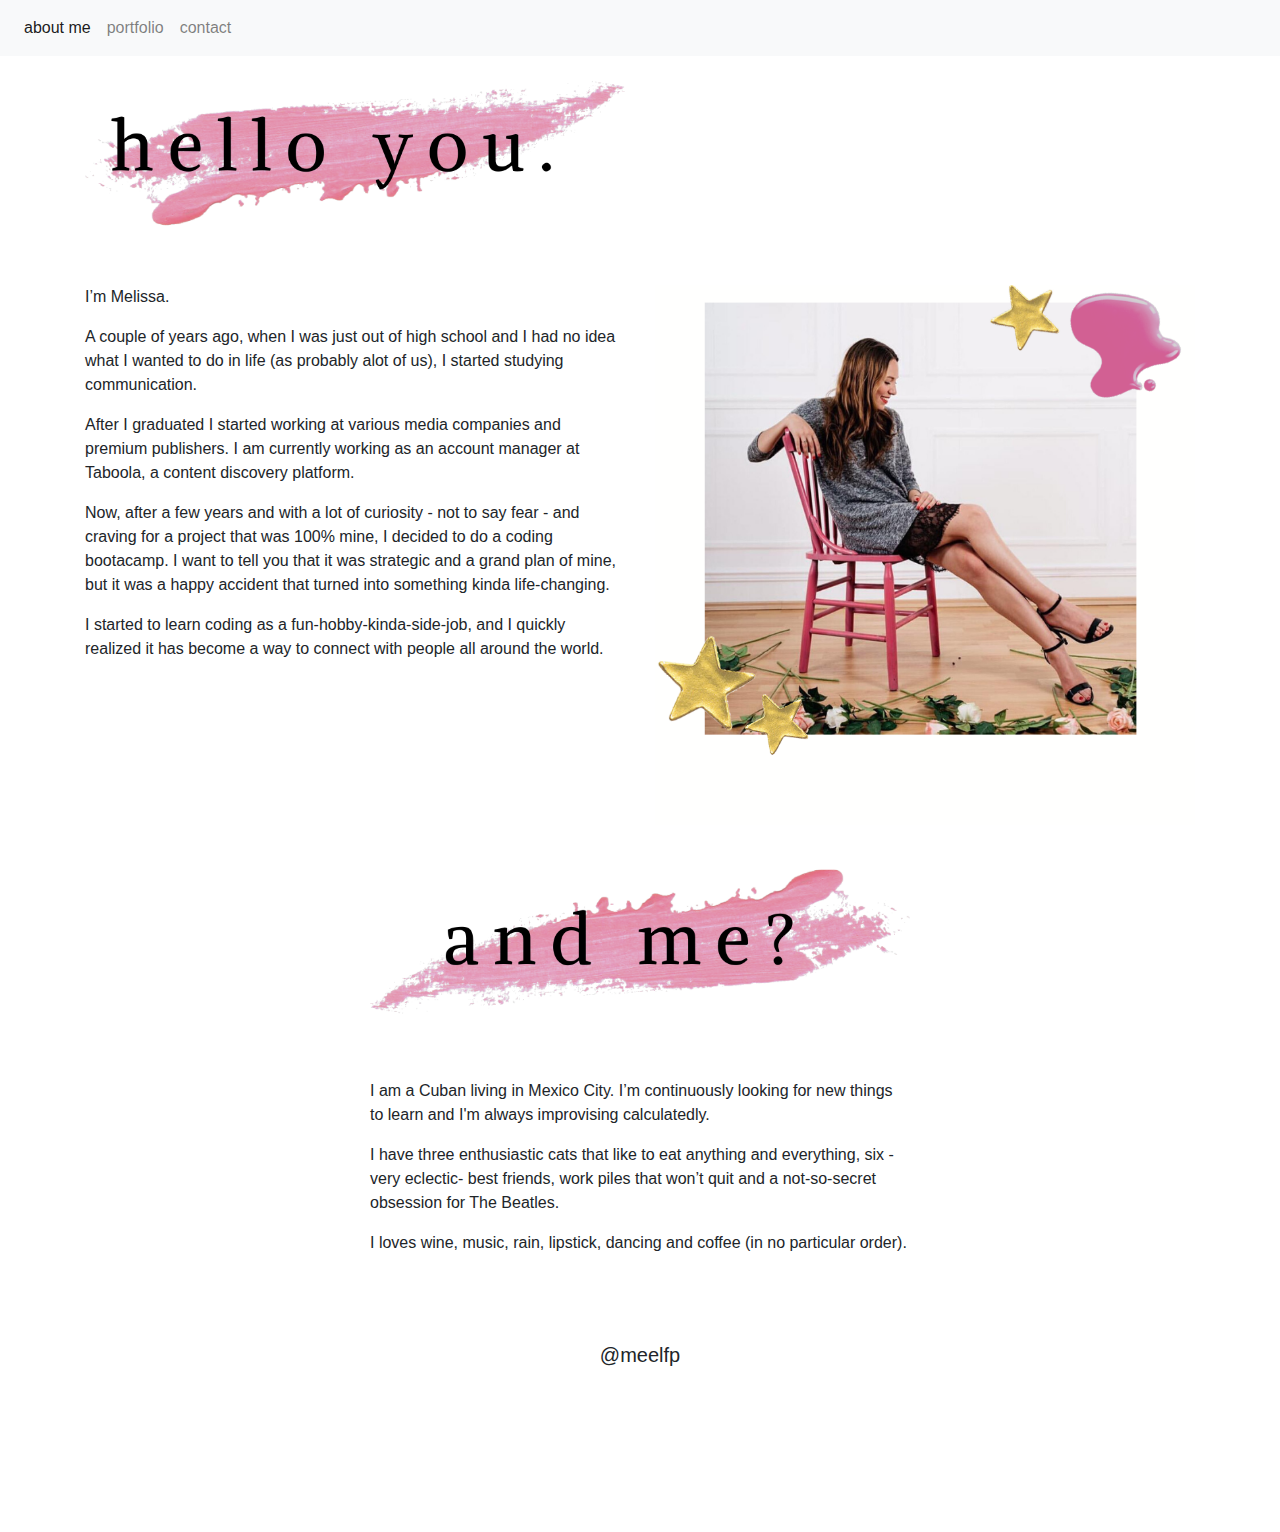
==== index.html @ 276418fa "commit with bootstrap java added on files, april 7th" ====
<!DOCTYPE html>
<html lang="en">
<head>
    <meta charset="UTF-8">
    <meta name="viewport" content="width=device-width, initial-scale=1.0">
    <title>Mel Flores - Index</title>

    <link rel="stylesheet" href="https://stackpath.bootstrapcdn.com/bootstrap/4.4.1/css/bootstrap.min.css" integrity="sha384-Vkoo8x4CGsO3+Hhxv8T/Q5PaXtkKtu6ug5TOeNV6gBiFeWPGFN9MuhOf23Q9Ifjh" crossorigin="anonymous">
</head>

<body>
    <nav class="navbar navbar-expand-lg navbar-light bg-light">
        <button class="navbar-toggler" type="button" data-toggle="collapse" data-target="#navbarNavAltMarkup" aria-controls="navbarNavAltMarkup" aria-expanded="false" aria-label="Toggle navigation">
          <span class="navbar-toggler-icon"></span>
        </button>
        <div class="collapse navbar-collapse" id="navbarNavAltMarkup">
          <div class="navbar-nav">
            <a class="nav-item nav-link active" href="index.html">about me</a>
            <a class="nav-item nav-link" href="portfolio.html">portfolio</a>
            <a class="nav-item nav-link" href="contact.html">contact</a>
          </div>
        </div>
      </nav>


<div class="container">

<section>

    <div class="row">
      <div class="col-lg-6 col-sm-12">
      <img src="Assets/Images/hello you..png" class="img-fluid" alt="Responsive image">
    </div>
    </div>

<br>

    <div class="row">
      <div class="col-lg-6 col-sm-12">
        <p> I’m Melissa.</p>
        <p>A couple of years ago, when I was just out of high school and I had no idea what I wanted to do in life (as probably alot of us), I started studying communication.</p> 
        <p>After I graduated I started working at various media companies and premium publishers. I am currently working as an account manager at Taboola, a content discovery platform.</p> 
        <p>Now, after a few years and with a lot of curiosity - not to say fear - and craving for a project that was 100% mine, I decided to do a coding bootacamp. I want to tell you that it was strategic and a grand plan of mine, but it was a happy accident that turned into something kinda life-changing.</p>
        <p> I started to learn coding as a fun-hobby-kinda-side-job, and I quickly realized it has become a way to connect with people all around the world.</p>
      </div>
      <div class="col-lg-6 col-sm-12">
        <img src="Assets/Images/about-me-img.png" class="img-fluid" alt="about-me-image">
      </div>
    </div>
  
</section>

<br>

<section>

    <div class="row">
      <div class="col-lg-3 col-sm-0"></div>
      <div class="col-lg-6 col-sm-12">
      <img src="Assets/Images/and me.png" class="img-fluid" alt="and-me-title"> 
      <div class="col-lg-3 col-sm-0"></div>
    </div>
    </div>

<br>

    <div class="row" >
      <div class="col-3"></div>
      <div class="col-lg-6 col-sm-12" class="text-center" class="mx-auto">
        <p>I am a Cuban living in Mexico City. I’m continuously looking for new things to learn and I'm always improvising calculatedly.</p>
        <p>I have three enthusiastic cats that like to eat anything and everything, six -very eclectic- best friends, work piles that won’t quit and a not-so-secret obsession for The Beatles.</p>
        <p>I loves wine, music, rain, lipstick, dancing and coffee (in no particular order).</p>
      </div>
      <div class="col-3"></div>
    </div>

</section>

  <br>
  <br>
  <br>

<section>
  <!-- SnapWidget -->
  <h5 class="text-center">@meelfp</h5> 
<script src="https://snapwidget.com/js/snapwidget.js"></script>
<iframe src="https://snapwidget.com/embed/810134" class="snapwidget-widget" allowtransparency="true" frameborder="0" scrolling="no" style="border:none; overflow:hidden;  width:100%; "></iframe>
</section>

</div>  

<script src="https://code.jquery.com/jquery-3.4.1.slim.min.js" integrity="sha384-J6qa4849blE2+poT4WnyKhv5vZF5SrPo0iEjwBvKU7imGFAV0wwj1yYfoRSJoZ+n" crossorigin="anonymous"></script>
<script src="https://cdn.jsdelivr.net/npm/popper.js@1.16.0/dist/umd/popper.min.js" integrity="sha384-Q6E9RHvbIyZFJoft+2mJbHaEWldlvI9IOYy5n3zV9zzTtmI3UksdQRVvoxMfooAo" crossorigin="anonymous"></script>
<script src="https://stackpath.bootstrapcdn.com/bootstrap/4.4.1/js/bootstrap.min.js" integrity="sha384-wfSDF2E50Y2D1uUdj0O3uMBJnjuUD4Ih7YwaYd1iqfktj0Uod8GCExl3Og8ifwB6" crossorigin="anonymous"></script>
  
</body>
</html>
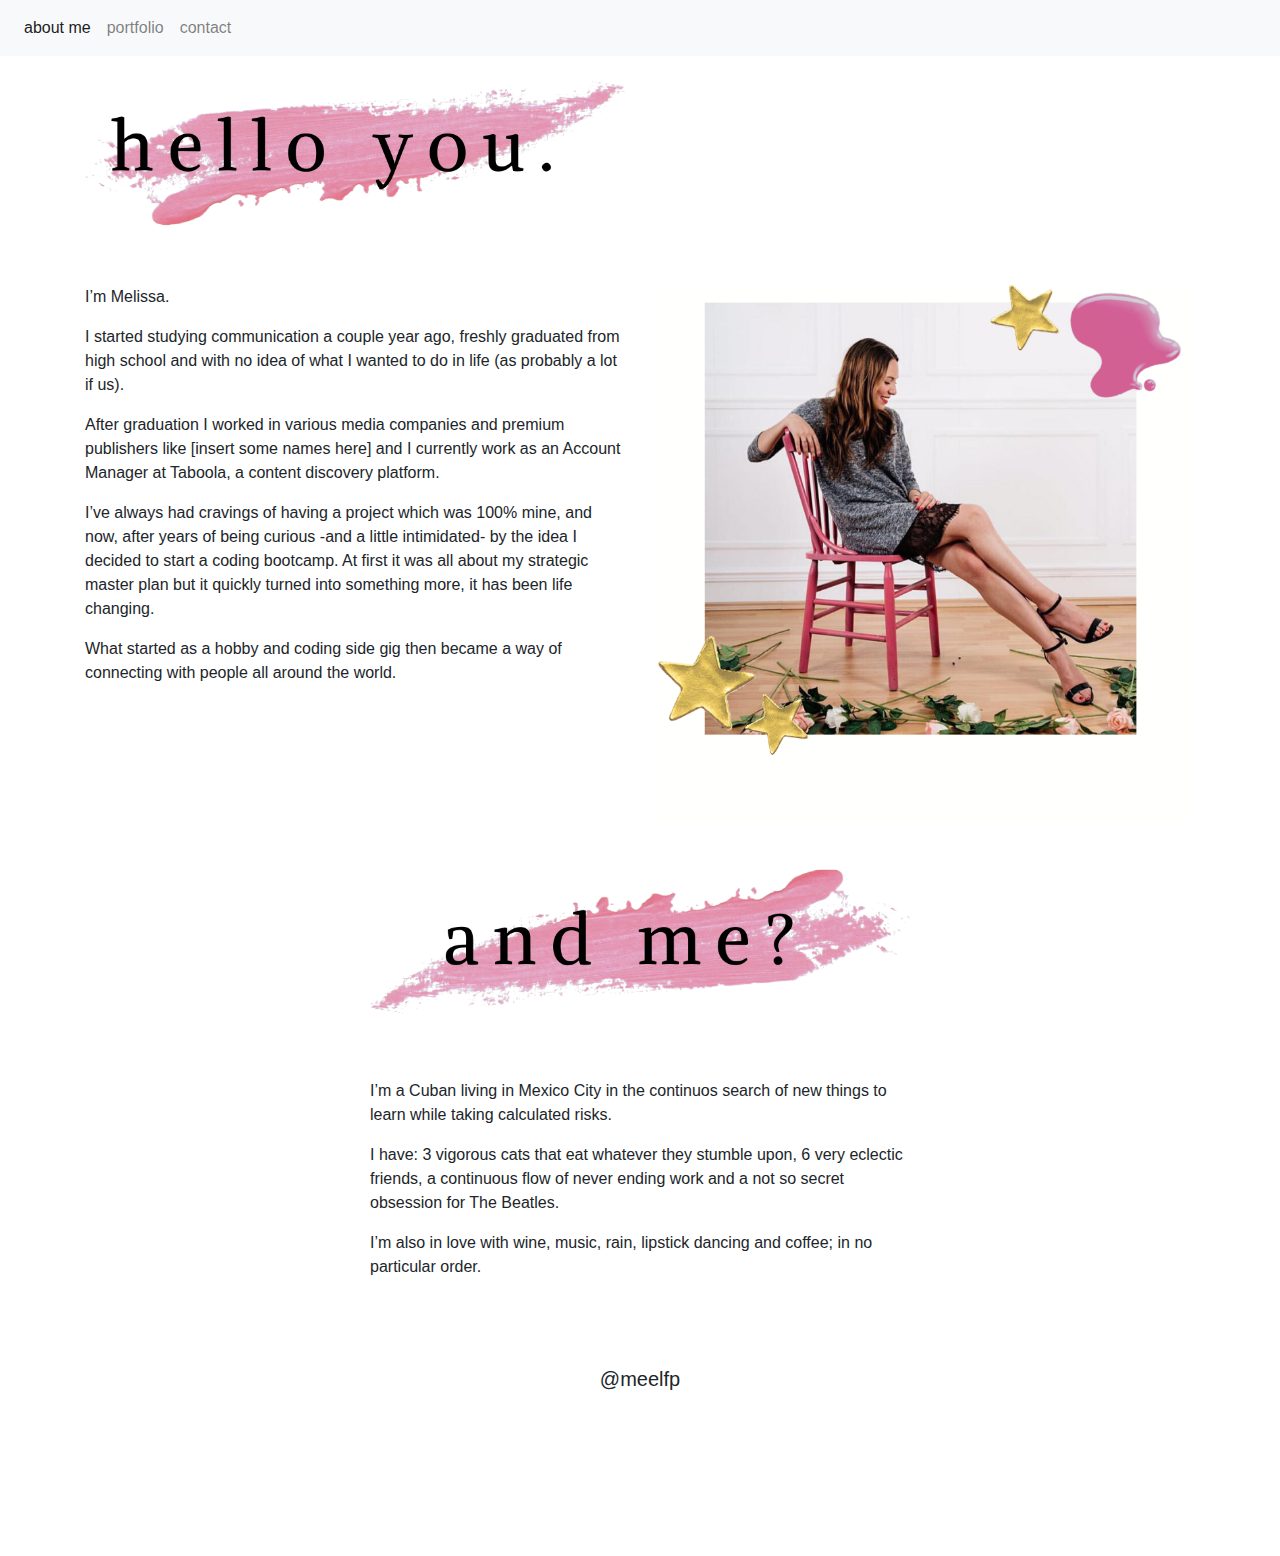
==== commit eee8b4c8: "After A. feedback" ====
--- a/index.html
+++ b/index.html
@@ -38,10 +38,10 @@
     <div class="row">
       <div class="col-lg-6 col-sm-12">
         <p> I’m Melissa.</p>
-        <p>A couple of years ago, when I was just out of high school and I had no idea what I wanted to do in life (as probably alot of us), I started studying communication.</p> 
-        <p>After I graduated I started working at various media companies and premium publishers. I am currently working as an account manager at Taboola, a content discovery platform.</p> 
-        <p>Now, after a few years and with a lot of curiosity - not to say fear - and craving for a project that was 100% mine, I decided to do a coding bootacamp. I want to tell you that it was strategic and a grand plan of mine, but it was a happy accident that turned into something kinda life-changing.</p>
-        <p> I started to learn coding as a fun-hobby-kinda-side-job, and I quickly realized it has become a way to connect with people all around the world.</p>
+        <p>I started studying communication a couple year ago, freshly graduated from high school and with no idea of what I wanted to do in life (as probably a lot if us).</p> 
+        <p>After graduation I worked in various media companies and premium publishers like [insert some names here] and I currently work as an Account Manager at Taboola, a content discovery platform.</p> 
+        <p>I’ve always had cravings of having a project which was 100% mine, and now, after years of being curious -and a little intimidated- by the idea I decided to start a coding bootcamp. At first it was all about my strategic master plan but it quickly turned into something more, it has been life changing.</p>
+        <p>What started as a hobby and coding side gig then became a way of connecting with people all around the world.</p>
       </div>
       <div class="col-lg-6 col-sm-12">
         <img src="Assets/Images/about-me-img.png" class="img-fluid" alt="about-me-image">
@@ -64,12 +64,15 @@
 
 <br>
 
+
+
+
     <div class="row" >
       <div class="col-3"></div>
       <div class="col-lg-6 col-sm-12" class="text-center" class="mx-auto">
-        <p>I am a Cuban living in Mexico City. I’m continuously looking for new things to learn and I'm always improvising calculatedly.</p>
-        <p>I have three enthusiastic cats that like to eat anything and everything, six -very eclectic- best friends, work piles that won’t quit and a not-so-secret obsession for The Beatles.</p>
-        <p>I loves wine, music, rain, lipstick, dancing and coffee (in no particular order).</p>
+        <p>I’m a Cuban living in Mexico City in the continuos search of new things to learn while taking calculated risks.</p>
+        <p>I have: 3 vigorous cats that eat whatever they stumble upon, 6 very eclectic friends, a continuous flow of never ending work and a not so secret obsession for The Beatles.</p>
+        <p>I’m also in love with wine, music, rain, lipstick dancing and coffee; in no particular order.</p>
       </div>
       <div class="col-3"></div>
     </div>
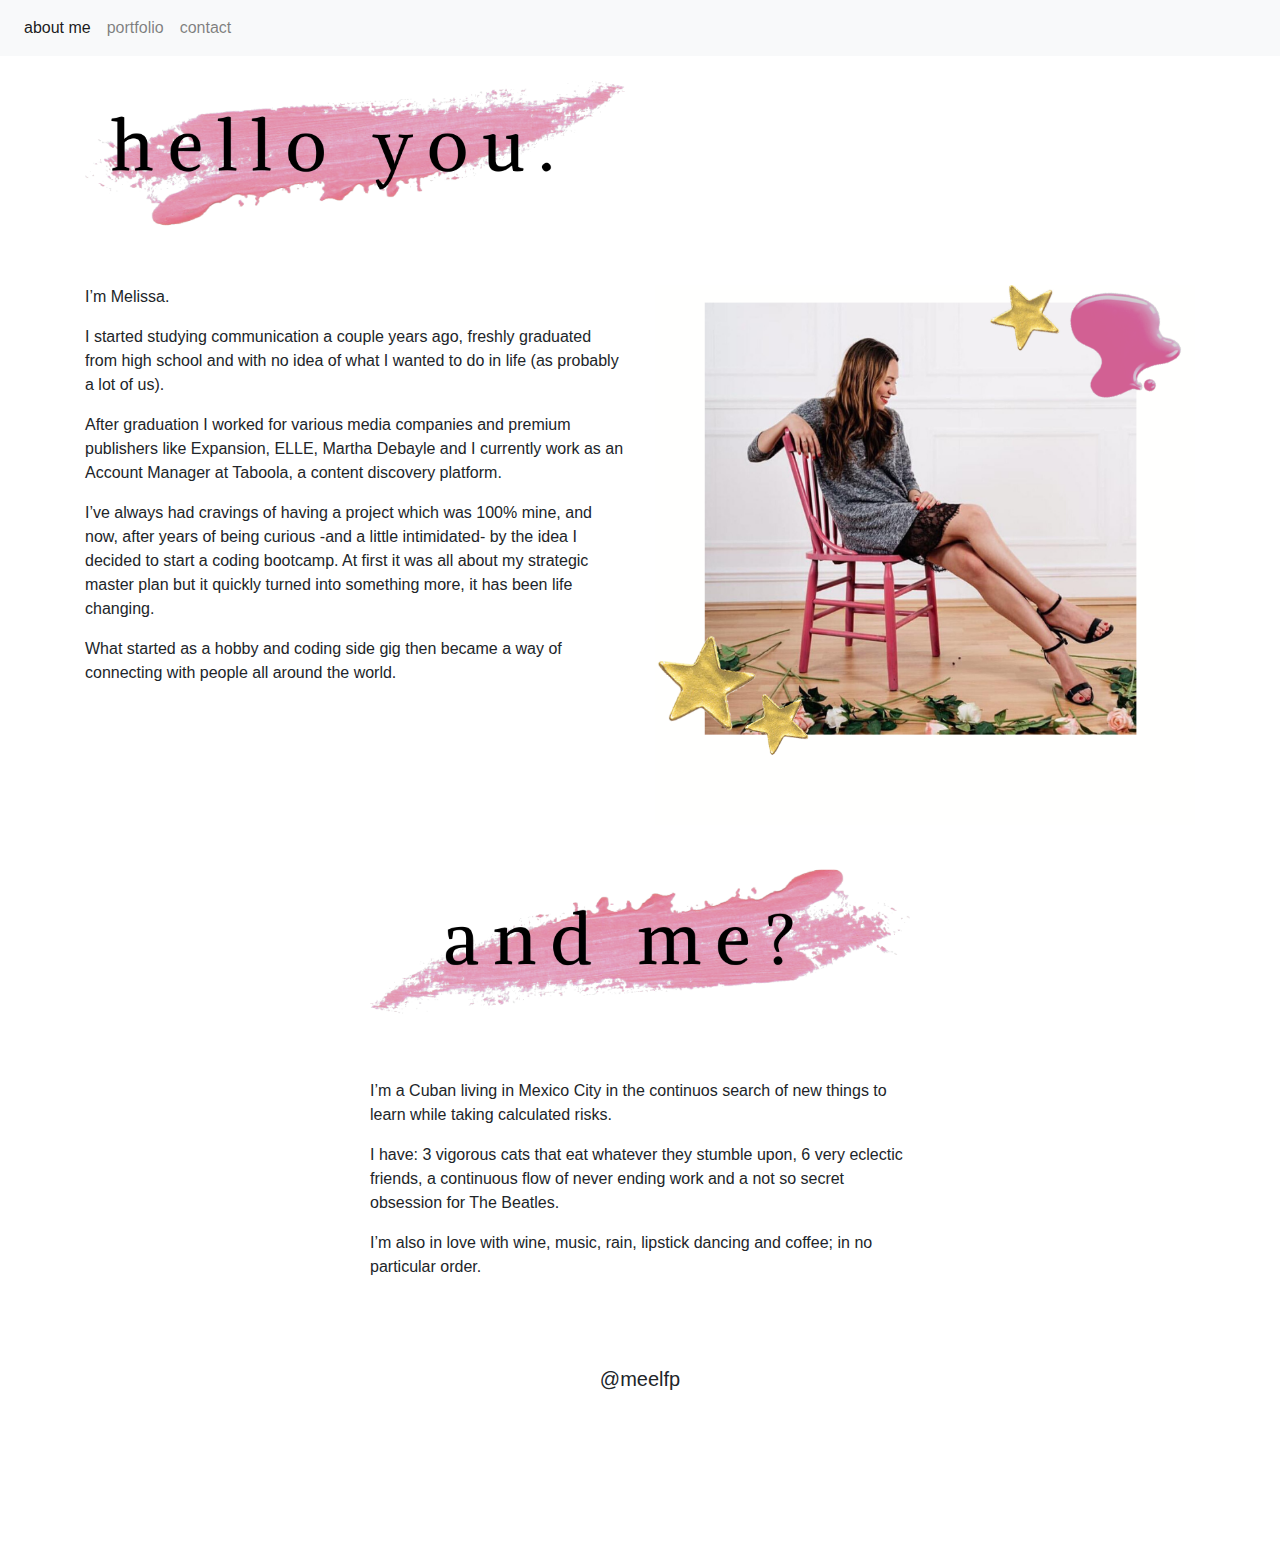
==== commit 22bcf16f: "commiting 3 more projects on portfolio and adjusting index text" ====
--- a/index.html
+++ b/index.html
@@ -38,8 +38,8 @@
     <div class="row">
       <div class="col-lg-6 col-sm-12">
         <p> I’m Melissa.</p>
-        <p>I started studying communication a couple year ago, freshly graduated from high school and with no idea of what I wanted to do in life (as probably a lot if us).</p> 
-        <p>After graduation I worked in various media companies and premium publishers like [insert some names here] and I currently work as an Account Manager at Taboola, a content discovery platform.</p> 
+        <p>I started studying communication a couple years ago, freshly graduated from high school and with no idea of what I wanted to do in life (as probably a lot of us).</p> 
+        <p>After graduation I worked for various media companies and premium publishers like Expansion, ELLE, Martha Debayle and I currently work as an Account Manager at Taboola, a content discovery platform.</p> 
         <p>I’ve always had cravings of having a project which was 100% mine, and now, after years of being curious -and a little intimidated- by the idea I decided to start a coding bootcamp. At first it was all about my strategic master plan but it quickly turned into something more, it has been life changing.</p>
         <p>What started as a hobby and coding side gig then became a way of connecting with people all around the world.</p>
       </div>
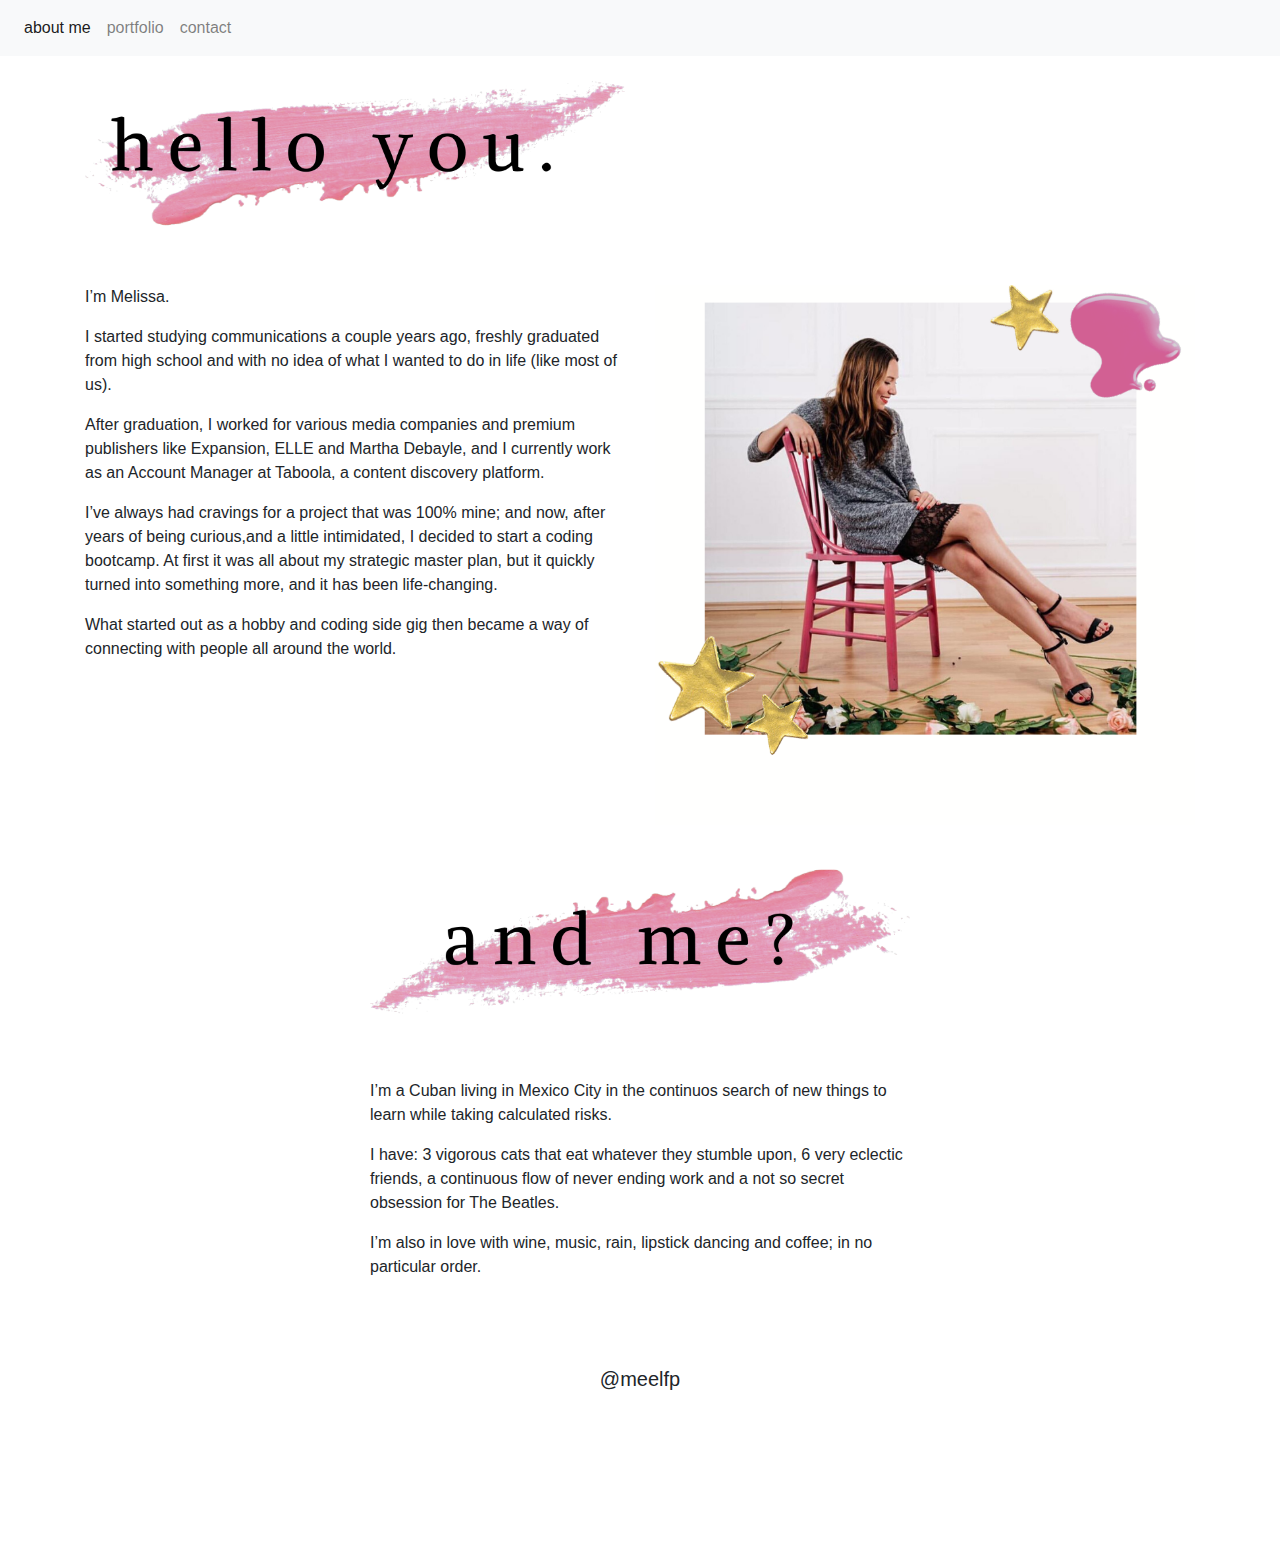
==== commit 6092c7dd: "text changes from Ana G." ====
--- a/index.html
+++ b/index.html
@@ -38,10 +38,10 @@
     <div class="row">
       <div class="col-lg-6 col-sm-12">
         <p> I’m Melissa.</p>
-        <p>I started studying communication a couple years ago, freshly graduated from high school and with no idea of what I wanted to do in life (as probably a lot of us).</p> 
-        <p>After graduation I worked for various media companies and premium publishers like Expansion, ELLE, Martha Debayle and I currently work as an Account Manager at Taboola, a content discovery platform.</p> 
-        <p>I’ve always had cravings of having a project which was 100% mine, and now, after years of being curious -and a little intimidated- by the idea I decided to start a coding bootcamp. At first it was all about my strategic master plan but it quickly turned into something more, it has been life changing.</p>
-        <p>What started as a hobby and coding side gig then became a way of connecting with people all around the world.</p>
+        <p>I started studying communications a couple years ago, freshly graduated from high school and with no idea of what I wanted to do in life (like most of us).</p> 
+        <p>After graduation, I worked for various media companies and premium publishers like Expansion, ELLE and Martha Debayle, and I currently work as an Account Manager at Taboola, a content discovery platform.</p> 
+        <p>I’ve always had cravings for a project that was 100% mine; and now, after years of being curious,and a little intimidated, I decided to start a coding bootcamp. At first it was all about my strategic master plan, but it quickly turned into something more, and it has been life-changing.</p>
+        <p>What started out as a hobby and coding side  gig then became a way of connecting with people all around the world.</p>
       </div>
       <div class="col-lg-6 col-sm-12">
         <img src="Assets/Images/about-me-img.png" class="img-fluid" alt="about-me-image">
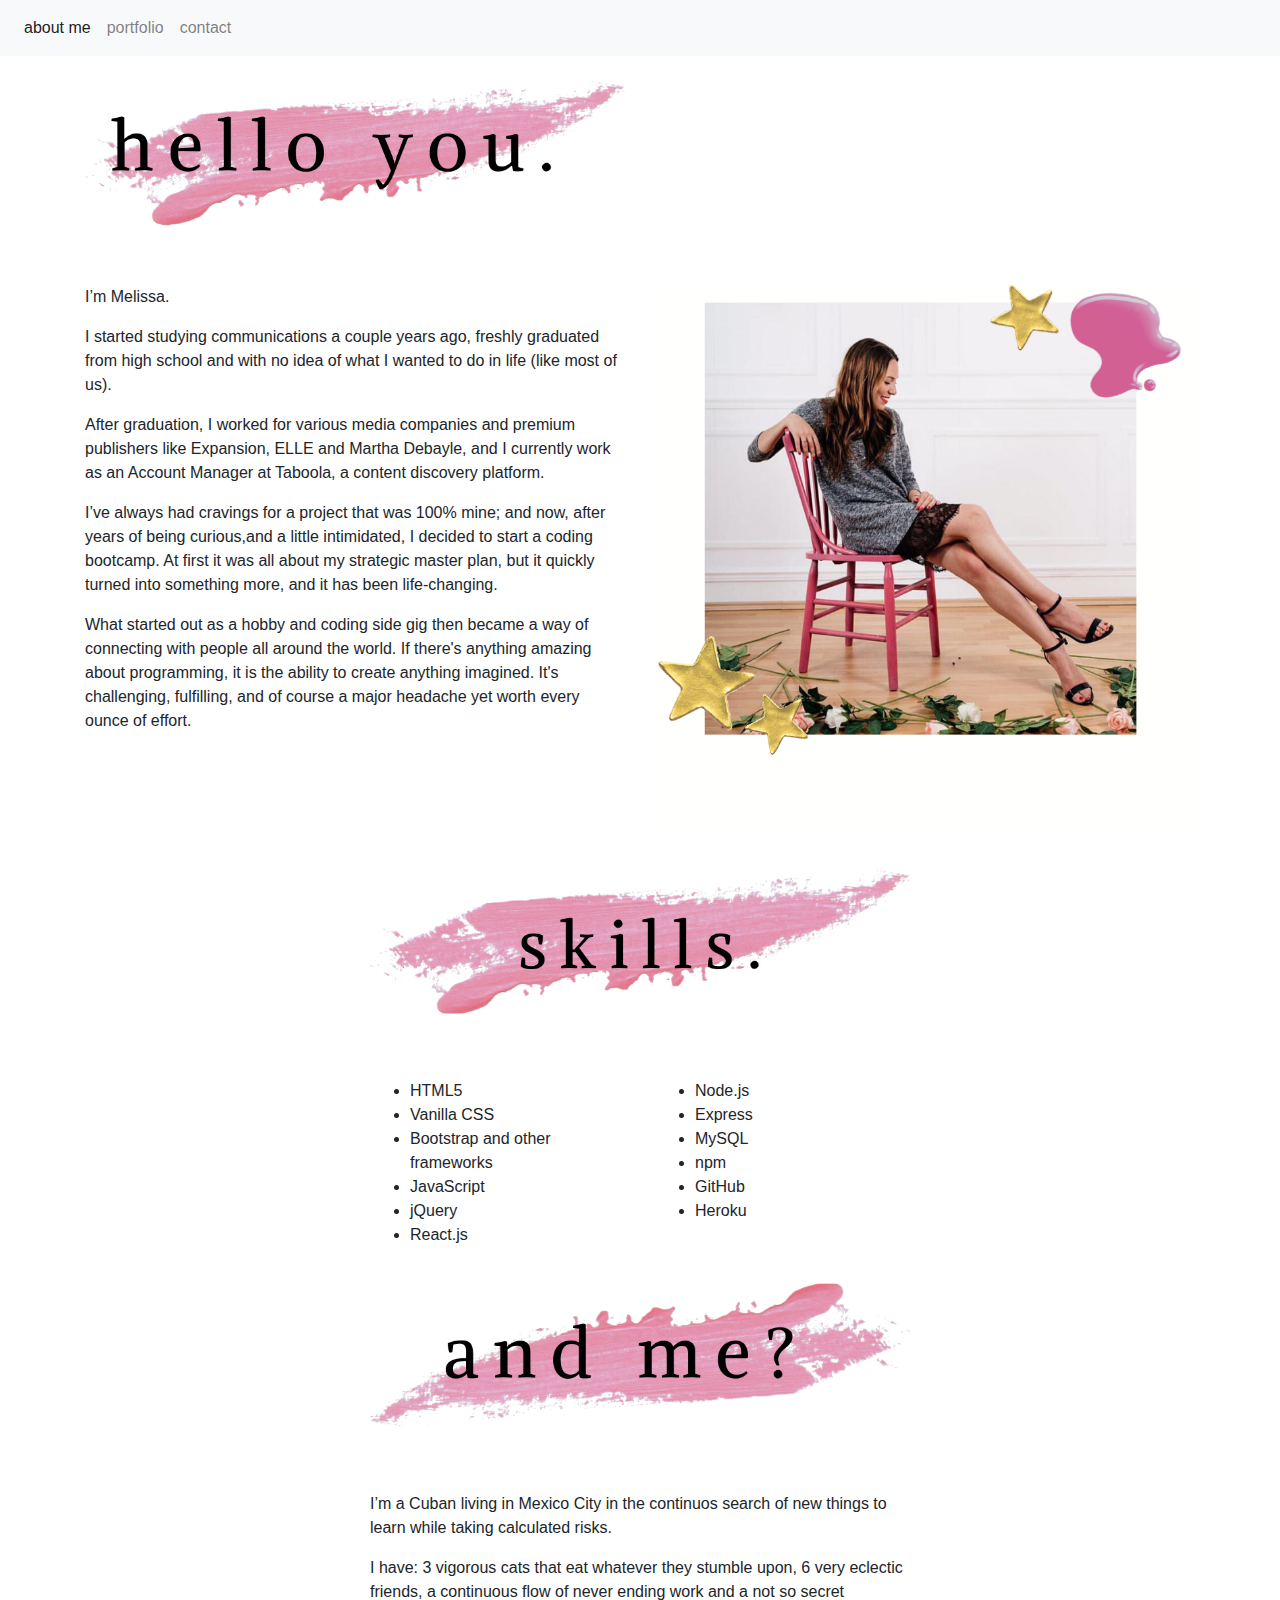
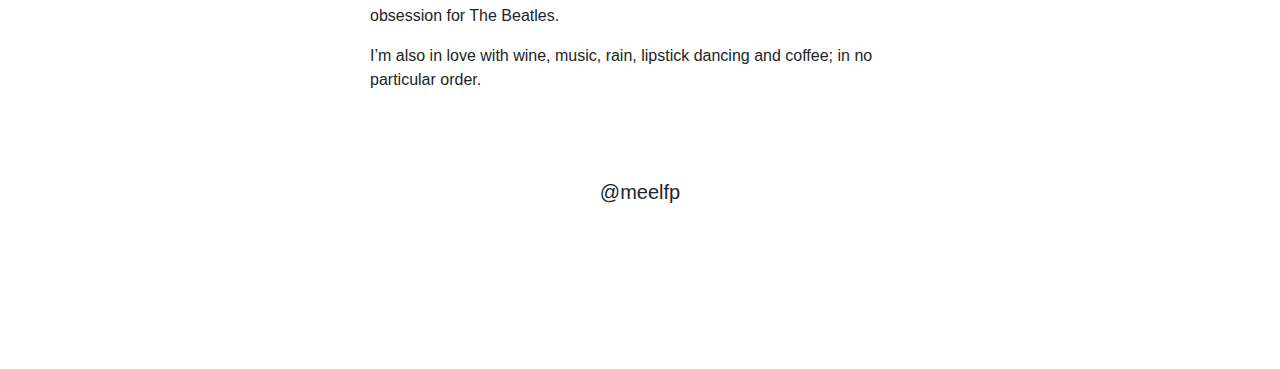
==== commit 516e0ba9: "updating index about me text, adding skill section on index. Added used technologies on every projec" ====
--- a/index.html
+++ b/index.html
@@ -22,7 +22,6 @@
         </div>
       </nav>
 
-
 <div class="container">
 
 <section>
@@ -41,7 +40,7 @@
         <p>I started studying communications a couple years ago, freshly graduated from high school and with no idea of what I wanted to do in life (like most of us).</p> 
         <p>After graduation, I worked for various media companies and premium publishers like Expansion, ELLE and Martha Debayle, and I currently work as an Account Manager at Taboola, a content discovery platform.</p> 
         <p>I’ve always had cravings for a project that was 100% mine; and now, after years of being curious,and a little intimidated, I decided to start a coding bootcamp. At first it was all about my strategic master plan, but it quickly turned into something more, and it has been life-changing.</p>
-        <p>What started out as a hobby and coding side  gig then became a way of connecting with people all around the world.</p>
+        <p>What started out as a hobby and coding side gig then became a way of connecting with people all around the world. If there's anything amazing about programming, it is the ability to create anything imagined. It's challenging, fulfilling, and of course a major headache yet worth every ounce of effort.</p>
       </div>
       <div class="col-lg-6 col-sm-12">
         <img src="Assets/Images/about-me-img.png" class="img-fluid" alt="about-me-image">
@@ -53,7 +52,41 @@
 <br>
 
 <section>
+  <div class="row">
+    <div class="col-lg-3 col-sm-0"></div>
+    <div class="col-lg-6 col-sm-12">
+    <img src="Assets/Images/skills.png" class="img-fluid" alt="skills-title"> 
+    <div class="col-lg-3 col-sm-0"></div>
+  </div>
+  </div>
+<br>
+  <div class="row" >
+    <div class="col-3"></div>
+    <div class="col-lg-3 col-sm-6" class="text-center" class="mx-auto">
+      <ul>
+        <li>HTML5</li>
+        <li>Vanilla CSS</li>
+        <li>Bootstrap and other frameworks</li>
+        <li>JavaScript</li>
+        <li>jQuery</li>
+        <li>React.js</li>
+      </ul>
+    </div>
+    <div class="col-lg-3 col-sm-6" class="text-center" class="mx-auto">
+      <ul>
+        <li>Node.js</li>
+        <li>Express</li>
+        <li>MySQL</li>
+        <li>npm</li>
+        <li>GitHub</li>
+        <li>Heroku</li>
+      </ul>
+    </div>
+    <div class="col-3"></div>
+  </div>
+</section>
 
+<section>
     <div class="row">
       <div class="col-lg-3 col-sm-0"></div>
       <div class="col-lg-6 col-sm-12">
@@ -61,12 +94,7 @@
       <div class="col-lg-3 col-sm-0"></div>
     </div>
     </div>
-
 <br>
-
-
-
-
     <div class="row" >
       <div class="col-3"></div>
       <div class="col-lg-6 col-sm-12" class="text-center" class="mx-auto">
@@ -76,7 +104,6 @@
       </div>
       <div class="col-3"></div>
     </div>
-
 </section>
 
   <br>
